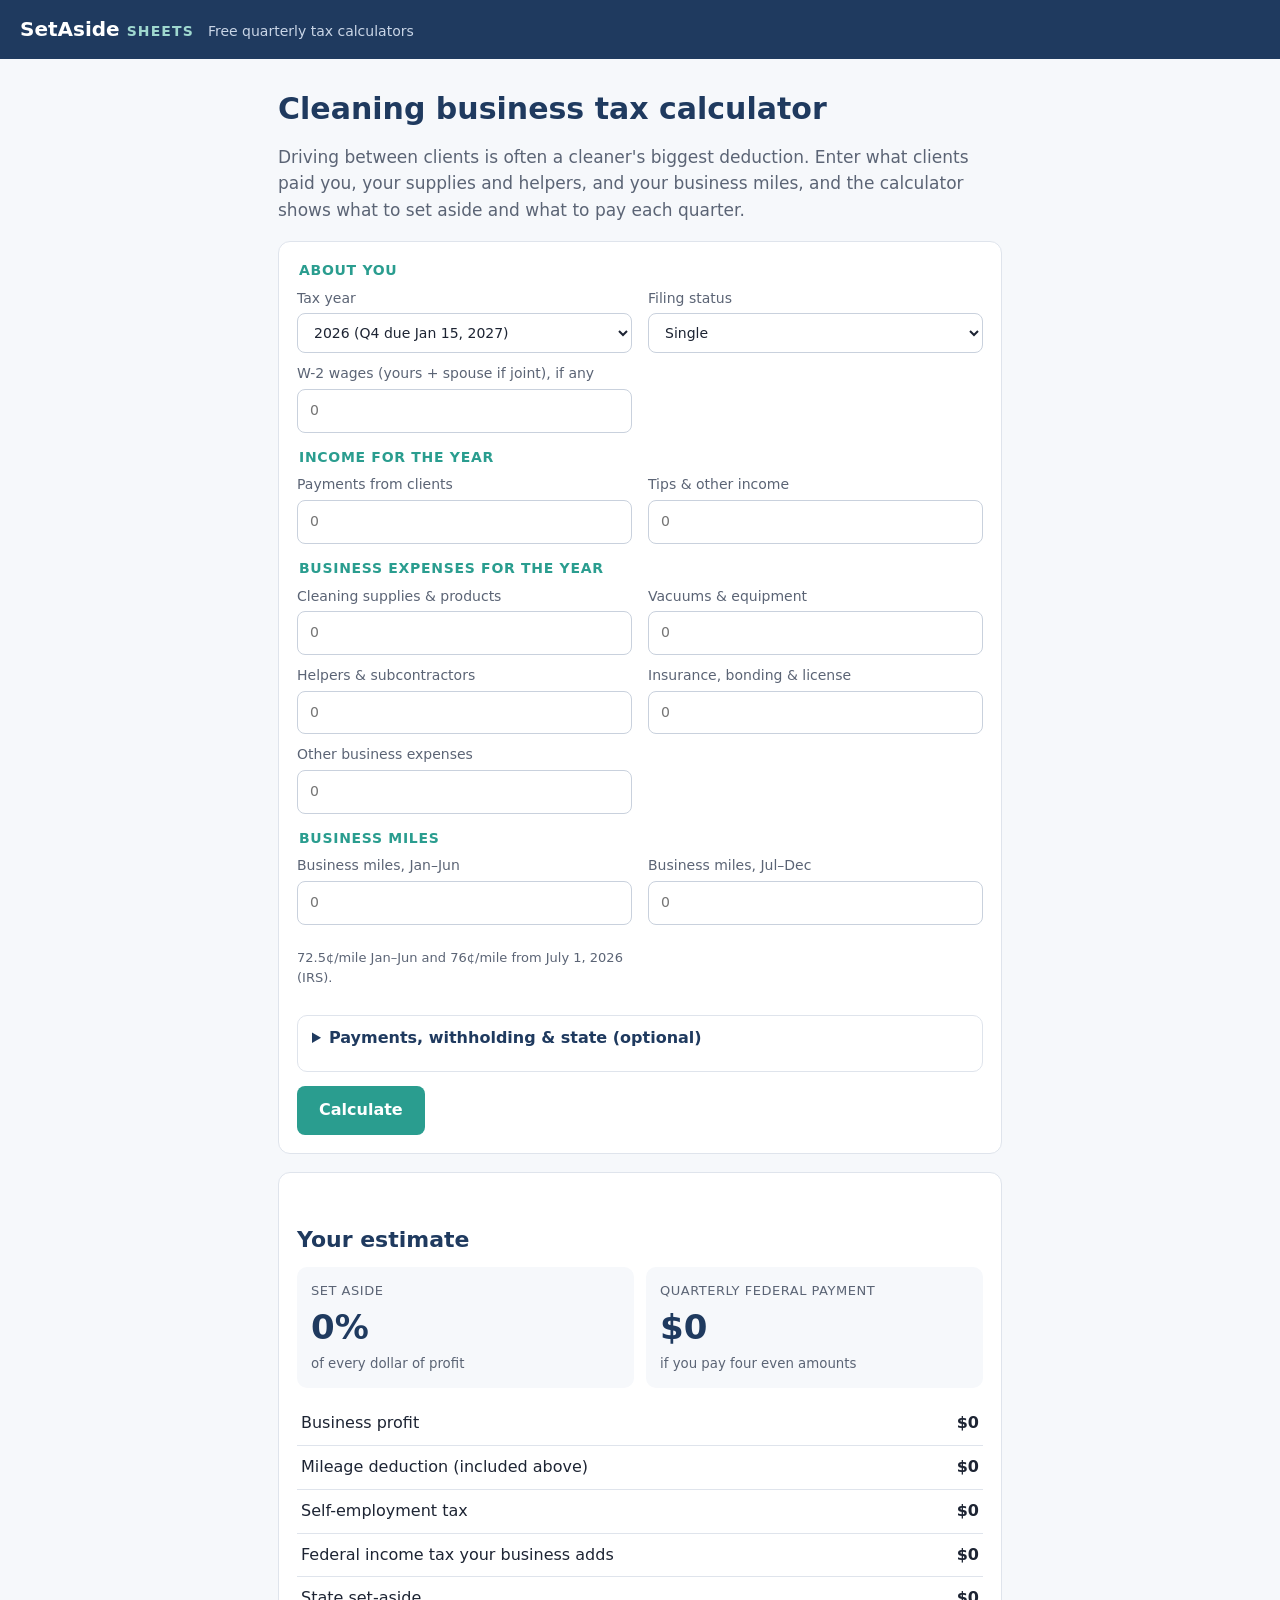
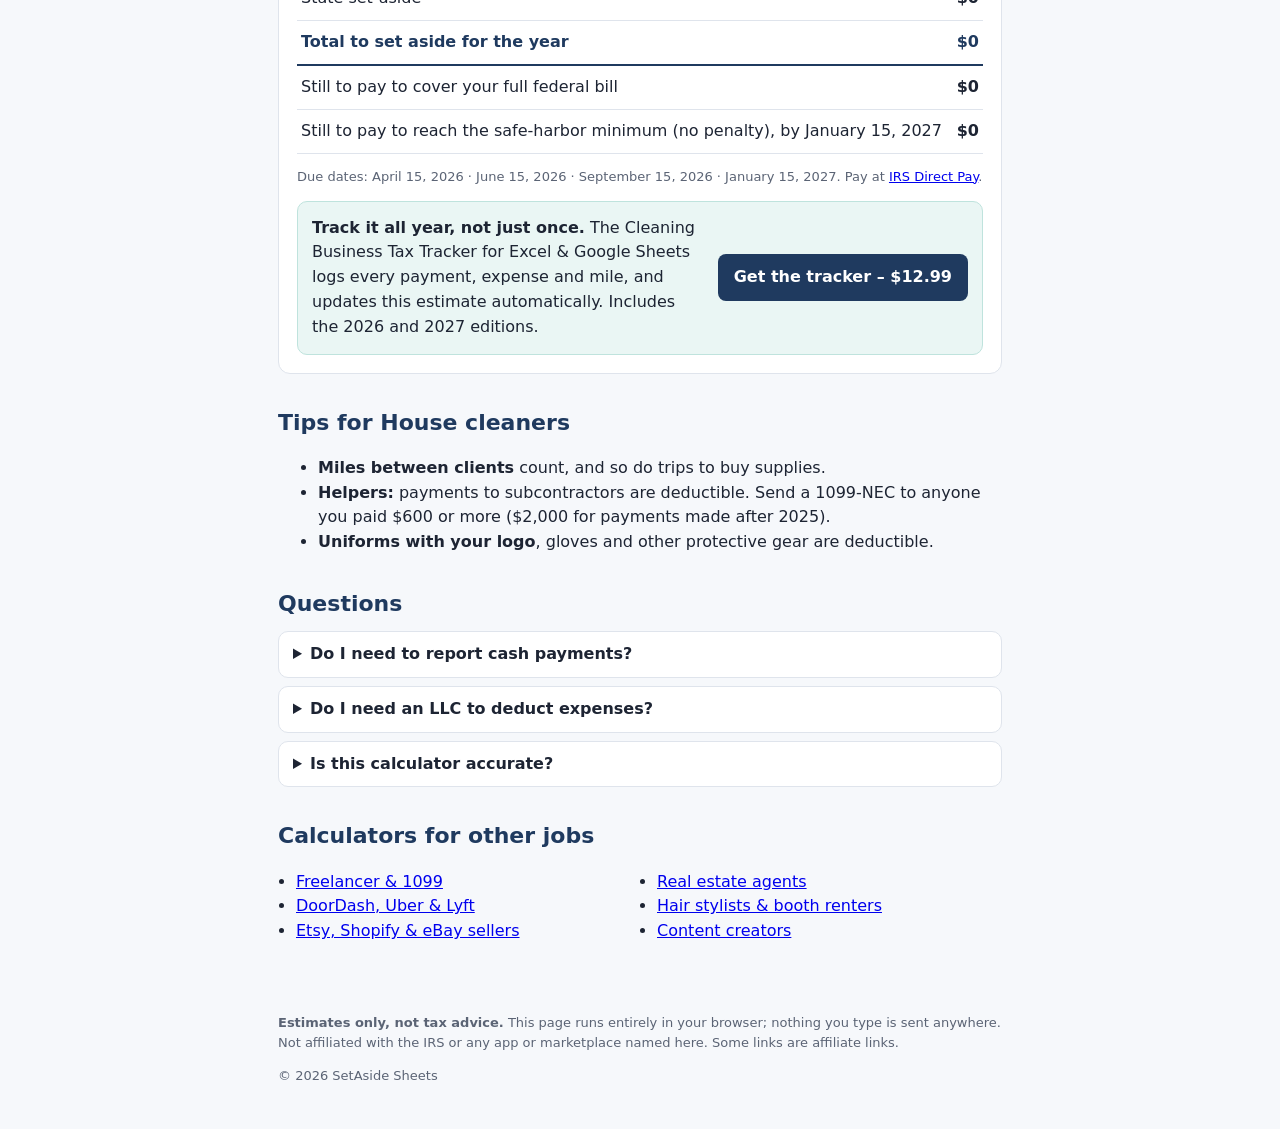
==== cleaning-business-tax-calculator.html @ 77767af7 "Add quarterly tax calculator site" ====
<!DOCTYPE html>
<html lang="en"><head><meta charset="utf-8"><meta name="viewport" content="width=device-width,initial-scale=1">
<title>Cleaning Business Tax Calculator 2026 + 2027 (House Cleaners, Airbnb Turnovers)</title><meta name="description" content="Free quarterly estimated tax calculator for house cleaners, maid services and Airbnb turnover cleaners. Includes mileage between clients, supplies, helpers and what to pay by January 15.">
<link rel="canonical" href="https://jmstro.github.io/cleaning-business-tax-calculator.html"><link rel="stylesheet" href="style.css">
<meta property="og:title" content="Cleaning Business Tax Calculator 2026 + 2027 (House Cleaners, Airbnb Turnovers)"><meta property="og:description" content="Free quarterly estimated tax calculator for house cleaners, maid services and Airbnb turnover cleaners. Includes mileage between clients, supplies, helpers and what to pay by January 15."><meta property="og:url" content="https://jmstro.github.io/cleaning-business-tax-calculator.html">
<!--GSC-->
<script type="application/ld+json">{"@context": "https://schema.org", "@type": "FAQPage", "mainEntity": [{"@type": "Question", "name": "Do I need to report cash payments?", "acceptedAnswer": {"@type": "Answer", "text": "Yes. All payments for your cleaning work are taxable income, whether cash, Venmo, Zelle or check."}}, {"@type": "Question", "name": "Do I need an LLC to deduct expenses?", "acceptedAnswer": {"@type": "Answer", "text": "No. A sole proprietor reports income and expenses on Schedule C. An LLC doesn't change your federal income or self-employment tax on its own."}}]}</script>
</head><body>
<header><a class="brand" href="./">SetAside <span>Sheets</span></a><span class="tag">Free quarterly tax calculators</span></header>
<main>
<h1>Cleaning business tax calculator</h1>
<p class="lead">Driving between clients is often a cleaner's biggest deduction. Enter what clients paid you, your supplies and helpers, and your business miles, and the calculator shows what to set aside and what to pay each quarter.</p>
<form id="calc" autocomplete="off">
<fieldset><legend>About you</legend>
<label><span>Tax year</span><select id="year"><option value="2026">2026 (Q4 due Jan 15, 2027)</option><option value="2027">2027</option></select></label>
<label><span>Filing status</span><select id="status"><option value="single">Single</option><option value="mfj">Married filing jointly</option><option value="mfs">Married filing separately</option><option value="hoh">Head of household</option></select></label>
<label><span id="w2-label">W-2 wages (yours + spouse if joint), if any</span><input id="w2" inputmode="decimal" placeholder="0"></label>
</fieldset>
<fieldset><legend>Income for the year</legend><label><span id="inc-label">Payments from clients</span><input id="inc" inputmode="decimal" placeholder="0"></label><label><span id="inc2-label">Tips & other income</span><input id="inc2" inputmode="decimal" placeholder="0"></label></fieldset>
<fieldset><legend>Business expenses for the year</legend><label><span id="exp-sup-label">Cleaning supplies & products</span><input id="exp-sup" inputmode="decimal" placeholder="0"></label><label><span id="exp-equip-label">Vacuums & equipment</span><input id="exp-equip" inputmode="decimal" placeholder="0"></label><label><span id="exp-help-label">Helpers & subcontractors</span><input id="exp-help" inputmode="decimal" placeholder="0"></label><label><span id="exp-ins-label">Insurance, bonding & license</span><input id="exp-ins" inputmode="decimal" placeholder="0"></label><label><span id="exp-other-label">Other business expenses</span><input id="exp-other" inputmode="decimal" placeholder="0"></label></fieldset>
<fieldset><legend>Business miles</legend><label><span id="miles1-label">Business miles, Jan–Jun</span><input id="miles1" inputmode="decimal" placeholder="0"></label><label><span id="miles2-label">Business miles, Jul–Dec</span><input id="miles2" inputmode="decimal" placeholder="0"></label><p class="note" id="mile-note"></p></fieldset>
<details class="more"><summary>Payments, withholding &amp; state (optional)</summary>
<label><span id="paid-label">Estimated payments already made this year</span><input id="paid" inputmode="decimal" placeholder="0"></label>
<label><span id="withheld-label">Federal tax withheld from W-2 paychecks this year</span><input id="withheld" inputmode="decimal" placeholder="0"></label>
<label><span id="lastyear-label">Last year's total tax (Form 1040, line 24)</span><input id="lastyear" inputmode="decimal" placeholder="0"></label>
<label class="check"><input type="checkbox" id="high"> Last year's AGI was over $150,000 ($75,000 if married filing separately)</label>
<label><span id="staterate-label">State income tax set-aside, % of profit</span><input id="staterate" inputmode="decimal" placeholder="e.g. 3"></label>
</details>
<button type="submit">Calculate</button>
</form>
<section id="results" hidden aria-live="polite">
<h2>Your estimate</h2>
<div class="big"><div><span>Set aside</span><strong id="r-rate"></strong><small>of every dollar of profit</small></div>
<div><span>Quarterly federal payment</span><strong id="r-quarter"></strong><small>if you pay four even amounts</small></div></div>
<table>
<tr><td>Business profit</td><td id="r-profit"></td></tr>
<tr><td>Mileage deduction (included above)</td><td id="r-miles"></td></tr>
<tr><td>Self-employment tax</td><td id="r-se"></td></tr>
<tr><td>Federal income tax your business adds</td><td id="r-fed"></td></tr>
<tr><td>State set-aside</td><td id="r-state"></td></tr>
<tr class="tot"><td>Total to set aside for the year</td><td id="r-total"></td></tr>
<tr><td>Still to pay to cover your full federal bill</td><td id="r-full"></td></tr>
<tr><td>Still to pay to reach the safe-harbor minimum (no penalty), by <span id="r-q4"></span></td><td id="r-min"></td></tr>
</table>
<p class="note">Due dates: <span id="r-due"></span>. Pay at <a href="https://www.irs.gov/payments/direct-pay" rel="nofollow">IRS Direct Pay</a>.</p>
<div class="cta"><div><strong>Track it all year, not just once.</strong> The Cleaning Business Tax Tracker for Excel &amp; Google Sheets logs every payment, expense and mile, and updates this estimate automatically. Includes the 2026 and 2027 editions.</div><a class="btn" href="https://payhip.com/b/JouQC">Get the tracker – $12.99</a></div>
<div class="cta keeper"><div><strong>Finding deductions you missed?</strong> Keeper scans your bank and card transactions for write-offs.</div><a class="btn alt" href="#" rel="sponsored nofollow">Try Keeper</a></div>
</section>
<section><h2>Tips for House cleaners</h2><ul><li><strong>Miles between clients</strong> count, and so do trips to buy supplies.</li><li><strong>Helpers:</strong> payments to subcontractors are deductible. Send a 1099-NEC to anyone you paid $600 or more ($2,000 for payments made after 2025).</li><li><strong>Uniforms with your logo</strong>, gloves and other protective gear are deductible.</li></ul></section>
<section><h2>Questions</h2><details><summary>Do I need to report cash payments?</summary><p>Yes. All payments for your cleaning work are taxable income, whether cash, Venmo, Zelle or check.</p></details><details><summary>Do I need an LLC to deduct expenses?</summary><p>No. A sole proprietor reports income and expenses on Schedule C. An LLC doesn't change your federal income or self-employment tax on its own.</p></details><details><summary>Is this calculator accurate?</summary><p>It follows IRS brackets, standard deductions and the Social Security wage base for 2026 (Rev. Proc. 2025-32) and 2027 (Rev. Proc. 2026-35), and it simplifies a few things: no credits, no itemized deductions, no additional 0.9% Medicare tax, and a simplified QBI deduction. Treat it as a planning estimate, not tax advice.</p></details></section>
<section><h2>Calculators for other jobs</h2><ul class="links"><li><a href="./">Freelancer & 1099</a></li><li><a href="doordash-uber-tax-calculator.html">DoorDash, Uber & Lyft</a></li><li><a href="etsy-seller-tax-calculator.html">Etsy, Shopify & eBay sellers</a></li><li><a href="real-estate-agent-tax-calculator.html">Real estate agents</a></li><li><a href="hair-stylist-booth-rent-tax-calculator.html">Hair stylists & booth renters</a></li><li><a href="content-creator-tax-calculator.html">Content creators</a></li></ul></section>
</main>
<footer><p><strong>Estimates only, not tax advice.</strong> This page runs entirely in your browser; nothing you type is sent anywhere. Not affiliated with the IRS or any app or marketplace named here. Some links are affiliate links.</p>
<p>&copy; 2026 SetAside Sheets</p></footer>
<script>window.PAGE={"income": ["inc", "inc2"], "expense": ["exp-sup", "exp-equip", "exp-help", "exp-ins", "exp-other"], "half": [], "miles": true};</script><script src="calc.js"></script>
</body></html>
---- style.css ----
:root{--navy:#1f3a5f;--teal:#2a9d8f;--ink:#1d2433;--muted:#5b6475;--line:#dfe4ec;--bg:#f6f8fb}
*{box-sizing:border-box}
body{margin:0;font:16px/1.55 system-ui,-apple-system,"Segoe UI",Roboto,sans-serif;color:var(--ink);background:var(--bg)}
header{background:var(--navy);color:#fff;padding:14px 20px;display:flex;gap:14px;align-items:baseline;flex-wrap:wrap}
.brand{color:#fff;text-decoration:none;font-weight:800;font-size:20px}.brand span{color:#9fd8cf;font-weight:600;font-size:14px;letter-spacing:.08em;text-transform:uppercase}
.tag{color:#c9d5e6;font-size:14px}
main{max-width:760px;margin:0 auto;padding:24px 18px 40px}
h1{font-size:30px;line-height:1.2;margin:8px 0 10px;color:var(--navy)}
h2{color:var(--navy);font-size:22px;margin:32px 0 10px}
.lead{color:var(--muted);font-size:17px}
form,#results{background:#fff;border:1px solid var(--line);border-radius:12px;padding:18px;margin-top:18px}
fieldset{border:0;padding:0;margin:0 0 14px;display:grid;grid-template-columns:repeat(auto-fit,minmax(260px,1fr));gap:10px 16px}
legend{font-weight:700;color:var(--teal);margin-bottom:6px;font-size:14px;text-transform:uppercase;letter-spacing:.05em}
label{display:flex;flex-direction:column;gap:4px;font-size:14px;color:var(--muted)}
label.check{flex-direction:row;align-items:center;gap:8px;grid-column:1/-1}
input,select{font:inherit;padding:10px 12px;border:1px solid #c9d1dd;border-radius:8px;background:#fff;color:var(--ink)}
input:focus,select:focus{outline:2px solid var(--teal);border-color:var(--teal)}
details.more{margin:6px 0 14px}details.more summary{cursor:pointer;color:var(--navy);font-weight:600;margin-bottom:10px}
details.more label{margin-bottom:10px}
button{font:inherit;font-weight:700;background:var(--teal);color:#fff;border:0;border-radius:8px;padding:12px 22px;cursor:pointer}
.big{display:grid;grid-template-columns:1fr 1fr;gap:12px;margin-bottom:14px}
.big div{background:var(--bg);border-radius:10px;padding:14px;display:flex;flex-direction:column}
.big span{font-size:13px;color:var(--muted);text-transform:uppercase;letter-spacing:.04em}
.big strong{font-size:34px;color:var(--navy)}.big small{color:var(--muted)}
table{width:100%;border-collapse:collapse}td{padding:9px 4px;border-bottom:1px solid var(--line)}td:last-child{text-align:right;font-variant-numeric:tabular-nums;font-weight:600}
tr.tot td{font-weight:800;color:var(--navy);border-bottom:2px solid var(--navy)}
.note{font-size:13px;color:var(--muted)}
.cta{display:flex;gap:14px;align-items:center;justify-content:space-between;background:#eaf6f4;border:1px solid #bfe3dd;border-radius:10px;padding:14px;margin-top:14px;flex-wrap:wrap}
.cta div{flex:1;min-width:220px}
.btn{background:var(--navy);color:#fff;text-decoration:none;font-weight:700;padding:11px 16px;border-radius:8px;white-space:nowrap}.btn.alt{background:var(--teal)}
details{background:#fff;border:1px solid var(--line);border-radius:10px;padding:10px 14px;margin-bottom:8px}
summary{cursor:pointer;font-weight:600}
ul.links{columns:2;padding-left:18px}
footer{max-width:760px;margin:0 auto;padding:0 18px 30px;font-size:13px;color:var(--muted)}
@media (max-width:560px){.big{grid-template-columns:1fr}h1{font-size:25px}ul.links{columns:1}}
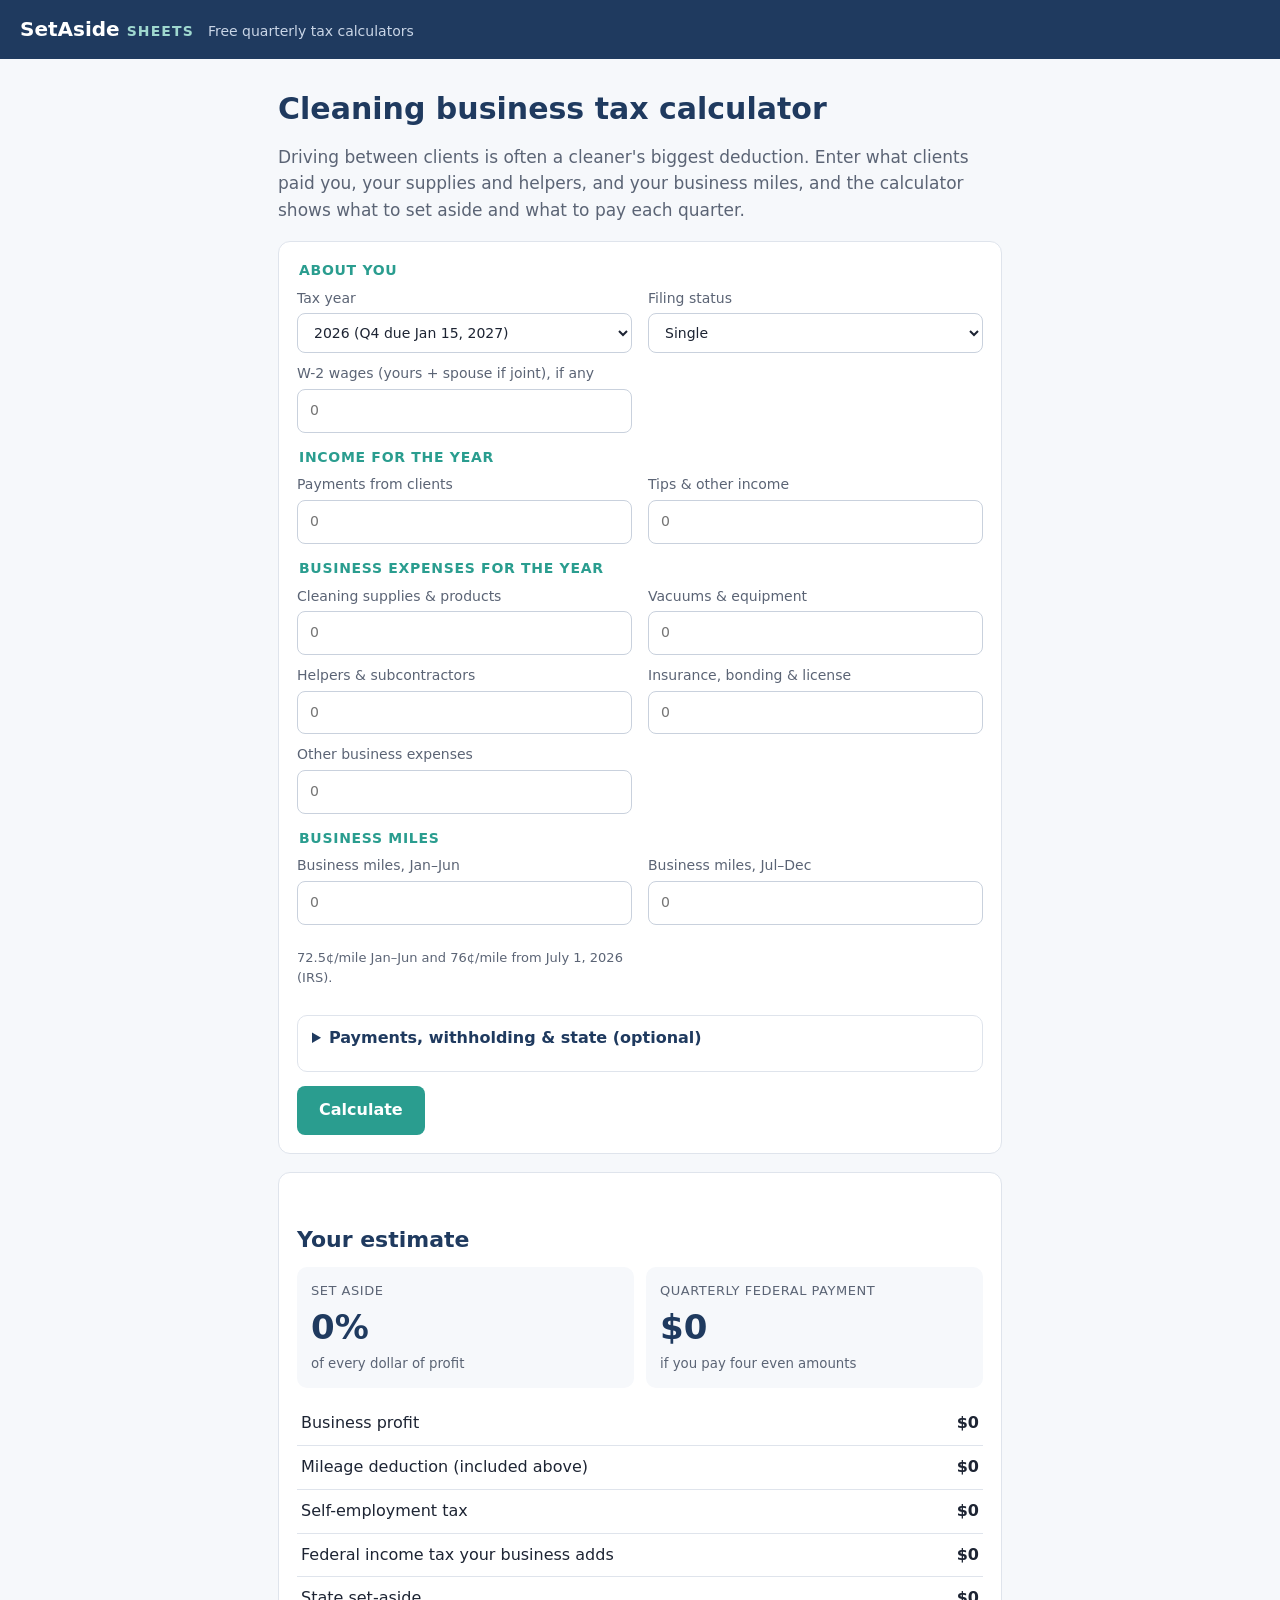
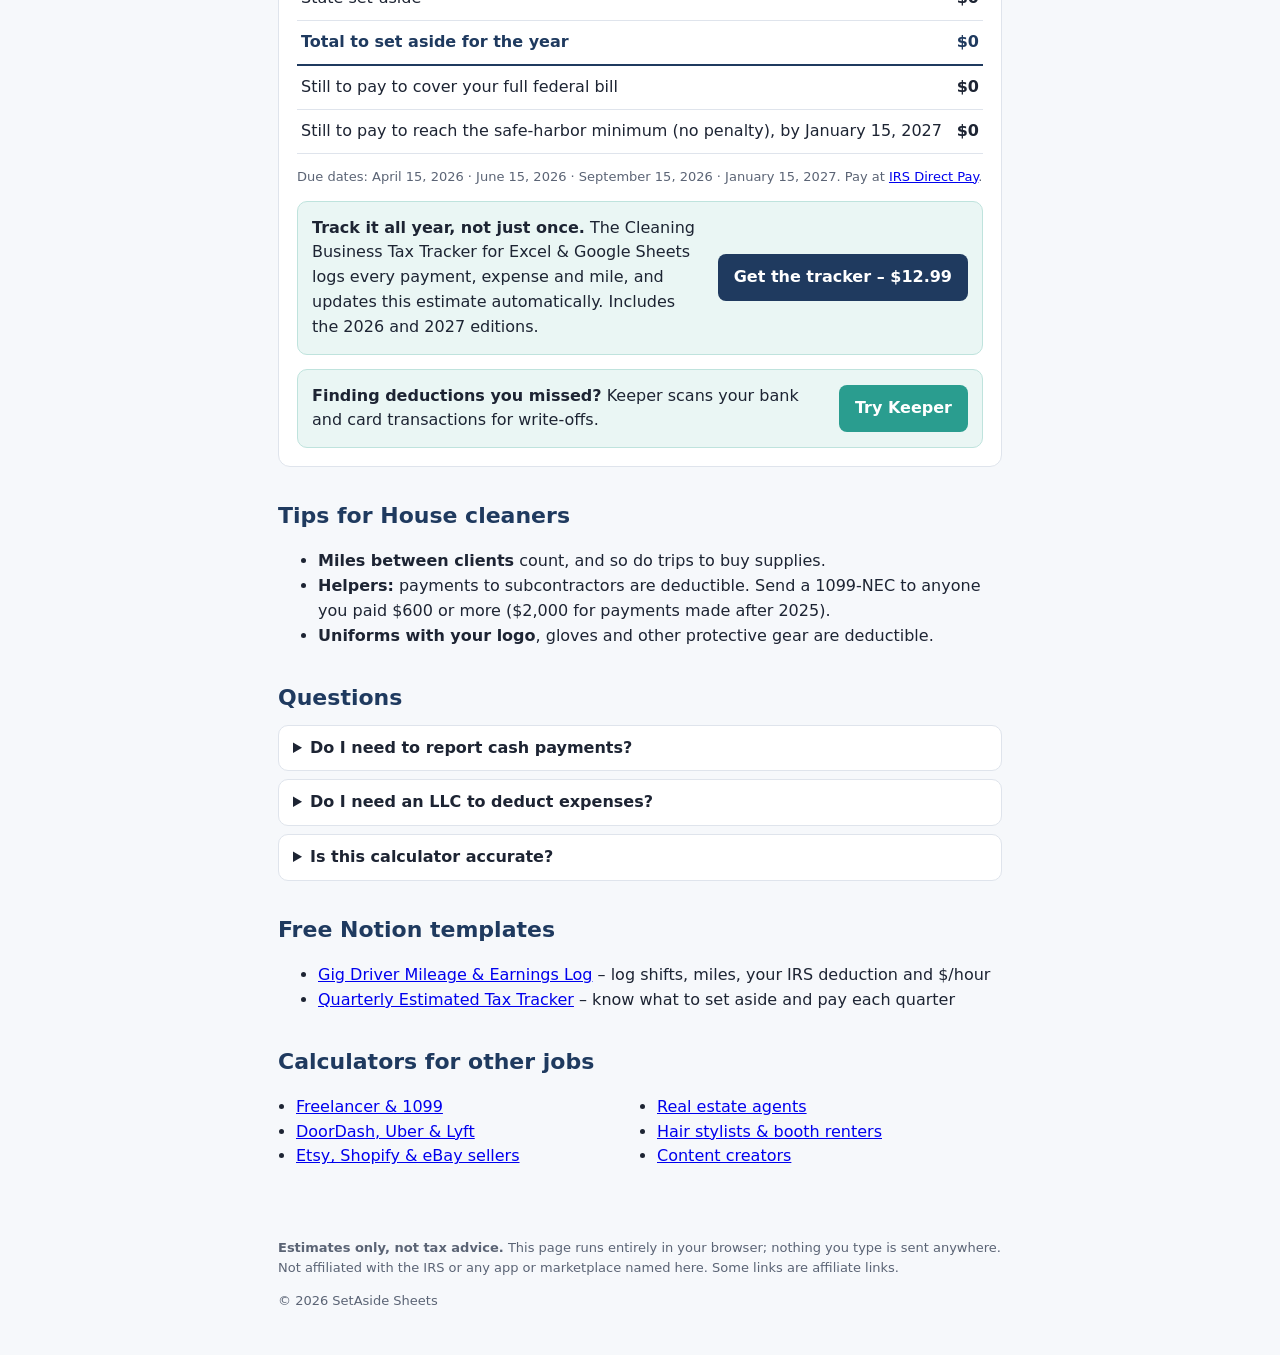
==== commit e90ad4f5: "Add free Notion templates section to all calculator pages" ====
--- a/cleaning-business-tax-calculator.html
+++ b/cleaning-business-tax-calculator.html
@@ -3,7 +3,7 @@
 <title>Cleaning Business Tax Calculator 2026 + 2027 (House Cleaners, Airbnb Turnovers)</title><meta name="description" content="Free quarterly estimated tax calculator for house cleaners, maid services and Airbnb turnover cleaners. Includes mileage between clients, supplies, helpers and what to pay by January 15.">
 <link rel="canonical" href="https://jmstro.github.io/cleaning-business-tax-calculator.html"><link rel="stylesheet" href="style.css">
 <meta property="og:title" content="Cleaning Business Tax Calculator 2026 + 2027 (House Cleaners, Airbnb Turnovers)"><meta property="og:description" content="Free quarterly estimated tax calculator for house cleaners, maid services and Airbnb turnover cleaners. Includes mileage between clients, supplies, helpers and what to pay by January 15."><meta property="og:url" content="https://jmstro.github.io/cleaning-business-tax-calculator.html">
-<!--GSC-->
+<meta name="p:domain_verify" content="a09c62a6f90b22ec094822e433a0f678"/>
 <script type="application/ld+json">{"@context": "https://schema.org", "@type": "FAQPage", "mainEntity": [{"@type": "Question", "name": "Do I need to report cash payments?", "acceptedAnswer": {"@type": "Answer", "text": "Yes. All payments for your cleaning work are taxable income, whether cash, Venmo, Zelle or check."}}, {"@type": "Question", "name": "Do I need an LLC to deduct expenses?", "acceptedAnswer": {"@type": "Answer", "text": "No. A sole proprietor reports income and expenses on Schedule C. An LLC doesn't change your federal income or self-employment tax on its own."}}]}</script>
 </head><body>
 <header><a class="brand" href="./">SetAside <span>Sheets</span></a><span class="tag">Free quarterly tax calculators</span></header>
@@ -48,6 +48,7 @@
 </section>
 <section><h2>Tips for House cleaners</h2><ul><li><strong>Miles between clients</strong> count, and so do trips to buy supplies.</li><li><strong>Helpers:</strong> payments to subcontractors are deductible. Send a 1099-NEC to anyone you paid $600 or more ($2,000 for payments made after 2025).</li><li><strong>Uniforms with your logo</strong>, gloves and other protective gear are deductible.</li></ul></section>
 <section><h2>Questions</h2><details><summary>Do I need to report cash payments?</summary><p>Yes. All payments for your cleaning work are taxable income, whether cash, Venmo, Zelle or check.</p></details><details><summary>Do I need an LLC to deduct expenses?</summary><p>No. A sole proprietor reports income and expenses on Schedule C. An LLC doesn't change your federal income or self-employment tax on its own.</p></details><details><summary>Is this calculator accurate?</summary><p>It follows IRS brackets, standard deductions and the Social Security wage base for 2026 (Rev. Proc. 2025-32) and 2027 (Rev. Proc. 2026-35), and it simplifies a few things: no credits, no itemized deductions, no additional 0.9% Medicare tax, and a simplified QBI deduction. Treat it as a planning estimate, not tax advice.</p></details></section>
+<section><h2>Free Notion templates</h2><ul><li><a href="https://strohsahl.gumroad.com/l/grgoyn">Gig Driver Mileage &amp; Earnings Log</a> – log shifts, miles, your IRS deduction and $/hour</li><li><a href="https://strohsahl.gumroad.com/l/ovzbx">Quarterly Estimated Tax Tracker</a> – know what to set aside and pay each quarter</li></ul></section>
 <section><h2>Calculators for other jobs</h2><ul class="links"><li><a href="./">Freelancer & 1099</a></li><li><a href="doordash-uber-tax-calculator.html">DoorDash, Uber & Lyft</a></li><li><a href="etsy-seller-tax-calculator.html">Etsy, Shopify & eBay sellers</a></li><li><a href="real-estate-agent-tax-calculator.html">Real estate agents</a></li><li><a href="hair-stylist-booth-rent-tax-calculator.html">Hair stylists & booth renters</a></li><li><a href="content-creator-tax-calculator.html">Content creators</a></li></ul></section>
 </main>
 <footer><p><strong>Estimates only, not tax advice.</strong> This page runs entirely in your browser; nothing you type is sent anywhere. Not affiliated with the IRS or any app or marketplace named here. Some links are affiliate links.</p>
